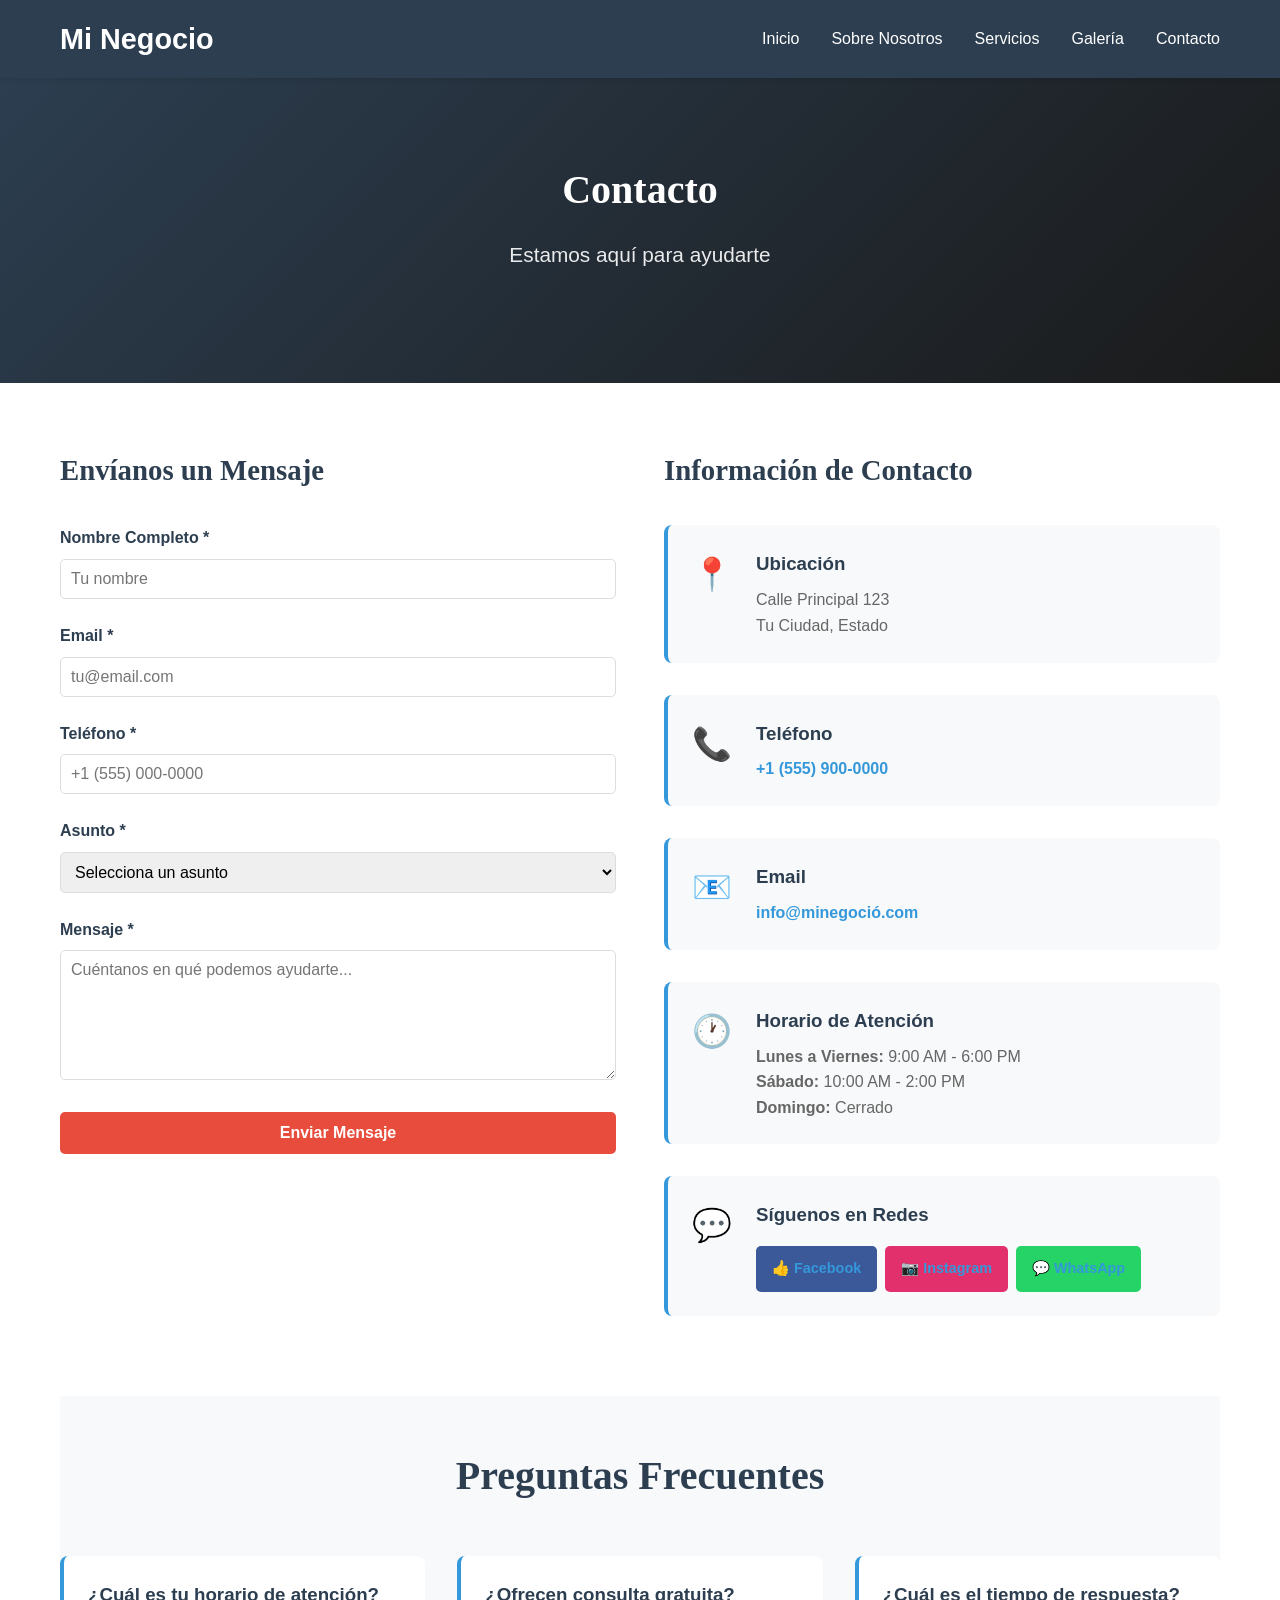
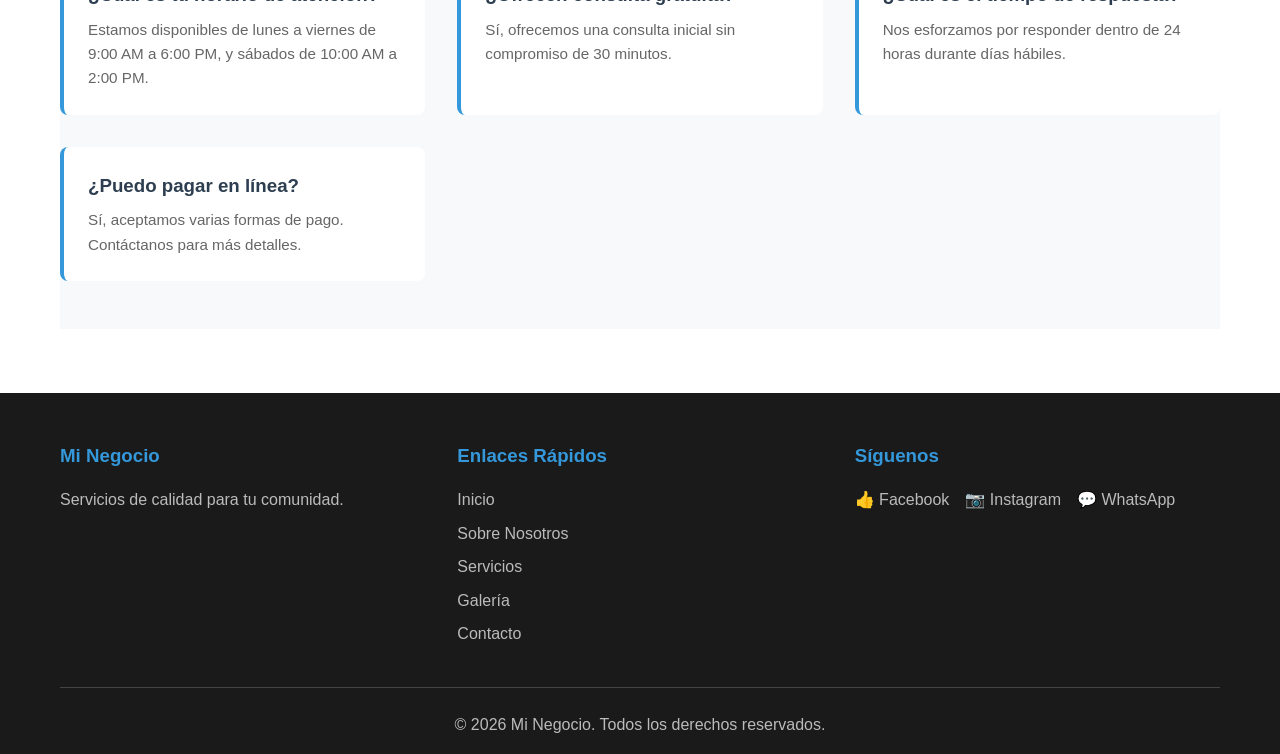
==== contacto.html @ c365727e "Subiendo solo lo que quiero en remoto" ====
<!DOCTYPE html>
<html lang="es">
<head>
    <meta charset="UTF-8">
    <meta name="viewport" content="width=device-width, initial-scale=1.0">
    <title>Contacto - Mi Negocio</title>
    <link rel="stylesheet" href="style.css">
</head>
<body>
    <!-- HEADER/NAVEGACIÓN -->
    <header class="header">
        <nav class="navbar">
            <div class="navbar-container">
                <div class="logo">
                    <h1><a href="index.html">Mi Negocio</a></h1>
                </div>
                <ul class="nav-menu">
                    <li><a href="index.html">Inicio</a></li>
                    <li><a href="sobre-nosotros.html">Sobre Nosotros</a></li>
                    <li><a href="servicios.html">Servicios</a></li>
                    <li><a href="galeria.html">Galería</a></li>
                    <li><a href="contacto.html">Contacto</a></li>
                </ul>
                <div class="hamburger">
                    <span></span>
                    <span></span>
                    <span></span>
                </div>
            </div>
        </nav>
    </header>

    <!-- HERO SECTION -->
    <section class="hero-secondary">
        <div class="hero-content">
            <h1>Contacto</h1>
            <p>Estamos aquí para ayudarte</p>
        </div>
    </section>

    <!-- SECCIÓN CONTACTO -->
    <section class="contacto-section">
        <div class="container">
            <div class="contacto-grid">
                <!-- FORMULARIO -->
                <div class="contacto-form-wrapper">
                    <h2>Envíanos un Mensaje</h2>
                    <form class="contacto-form" id="formularioContacto">
                        <div class="form-group">
                            <label for="nombre">Nombre Completo *</label>
                            <input type="text" id="nombre" name="nombre" placeholder="Tu nombre" required>
                        </div>

                        <div class="form-group">
                            <label for="email">Email *</label>
                            <input type="email" id="email" name="email" placeholder="tu@email.com" required>
                        </div>

                        <div class="form-group">
                            <label for="telefono">Teléfono *</label>
                            <input type="tel" id="telefono" name="telefono" placeholder="+1 (555) 000-0000" required>
                        </div>

                        <div class="form-group">
                            <label for="asunto">Asunto *</label>
                            <select id="asunto" name="asunto" required>
                                <option value="">Selecciona un asunto</option>
                                <option value="consulta">Consulta General</option>
                                <option value="presupuesto">Solicitar Presupuesto</option>
                                <option value="servicio1">Servicio 1</option>
                                <option value="servicio2">Servicio 2</option>
                                <option value="otro">Otro</option>
                            </select>
                        </div>

                        <div class="form-group">
                            <label for="mensaje">Mensaje *</label>
                            <textarea id="mensaje" name="mensaje" placeholder="Cuéntanos en qué podemos ayudarte..." rows="6" required></textarea>
                        </div>

                        <button type="submit" class="btn-primary btn-block">Enviar Mensaje</button>
                    </form>
                </div>

                <!-- INFORMACIÓN DE CONTACTO -->
                <div class="contacto-info-wrapper">
                    <h2>Información de Contacto</h2>
                    
                    <div class="info-box">
                        <div class="info-icon">📍</div>
                        <div class="info-content">
                            <h3>Ubicación</h3>
                            <p>Calle Principal 123<br>Tu Ciudad, Estado</p>
                        </div>
                    </div>

                    <div class="info-box">
                        <div class="info-icon">📞</div>
                        <div class="info-content">
                            <h3>Teléfono</h3>
                            <p><a href="tel:+15559000000">+1 (555) 900-0000</a></p>
                        </div>
                    </div>

                    <div class="info-box">
                        <div class="info-icon">📧</div>
                        <div class="info-content">
                            <h3>Email</h3>
                            <p><a href="mailto:info@minegoció.com">info@minegoció.com</a></p>
                        </div>
                    </div>

                    <div class="info-box">
                        <div class="info-icon">🕐</div>
                        <div class="info-content">
                            <h3>Horario de Atención</h3>
                            <p><strong>Lunes a Viernes:</strong> 9:00 AM - 6:00 PM<br>
                               <strong>Sábado:</strong> 10:00 AM - 2:00 PM<br>
                               <strong>Domingo:</strong> Cerrado</p>
                        </div>
                    </div>

                    <div class="info-box">
                        <div class="info-icon">💬</div>
                        <div class="info-content">
                            <h3>Síguenos en Redes</h3>
                            <div class="social-buttons">
                                <a href="https://facebook.com" class="social-btn facebook">👍 Facebook</a>
                                <a href="https://instagram.com" class="social-btn instagram">📷 Instagram</a>
                                <a href="https://wa.me/15559000000" class="social-btn whatsapp">💬 WhatsApp</a>
                            </div>
                        </div>
                    </div>
                </div>
            </div>

            <!-- PREGUNTAS FRECUENTES -->
            <section class="faq-section">
                <h2>Preguntas Frecuentes</h2>
                <div class="faq-grid">
                    <div class="faq-item">
                        <h3>¿Cuál es tu horario de atención?</h3>
                        <p>Estamos disponibles de lunes a viernes de 9:00 AM a 6:00 PM, y sábados de 10:00 AM a 2:00 PM.</p>
                    </div>
                    <div class="faq-item">
                        <h3>¿Ofrecen consulta gratuita?</h3>
                        <p>Sí, ofrecemos una consulta inicial sin compromiso de 30 minutos.</p>
                    </div>
                    <div class="faq-item">
                        <h3>¿Cuál es el tiempo de respuesta?</h3>
                        <p>Nos esforzamos por responder dentro de 24 horas durante días hábiles.</p>
                    </div>
                    <div class="faq-item">
                        <h3>¿Puedo pagar en línea?</h3>
                        <p>Sí, aceptamos varias formas de pago. Contáctanos para más detalles.</p>
                    </div>
                </div>
            </section>
        </div>
    </section>

    <!-- FOOTER -->
    <footer class="footer">
        <div class="container">
            <div class="footer-content">
                <div class="footer-section">
                    <h3>Mi Negocio</h3>
                    <p>Servicios de calidad para tu comunidad.</p>
                </div>
                <div class="footer-section">
                    <h3>Enlaces Rápidos</h3>
                    <ul>
                        <li><a href="index.html">Inicio</a></li>
                        <li><a href="sobre-nosotros.html">Sobre Nosotros</a></li>
                        <li><a href="servicios.html">Servicios</a></li>
                        <li><a href="galeria.html">Galería</a></li>
                        <li><a href="contacto.html">Contacto</a></li>
                    </ul>
                </div>
                <div class="footer-section">
                    <h3>Síguenos</h3>
                    <div class="social-links">
                        <a href="https://facebook.com" class="social-link">👍 Facebook</a>
                        <a href="https://instagram.com" class="social-link">📷 Instagram</a>
                        <a href="https://wa.me/" class="social-link">💬 WhatsApp</a>
                    </div>
                </div>
            </div>
            <div class="footer-bottom">
                <p>&copy; 2026 Mi Negocio. Todos los derechos reservados.</p>
            </div>
        </div>
    </footer>

    <script src="script.js"></script>
</body>
</html>
---- style.css ----
:root {
    /* VARIABLES GLOBALES - EDITAR COLORES */
    --color-primary: #2c3e50;
    --color-secondary: #3498db;
    --color-accent: #e74c3c;
    --color-light: #ecf0f1;
    --color-dark: #1a1a1a;
    --color-text: #333;
    --color-success: #27ae60;
    --color-border: #ddd;
    
    /* Fuentes */
    --font-title: 'Georgia', 'Garamond', serif;
    --font-body: 'Segoe UI', Tahoma, Geneva, Verdana, sans-serif;
}

* {
    margin: 0;
    padding: 0;
    box-sizing: border-box;
}

html {
    scroll-behavior: smooth;
}

body {
    font-family: var(--font-body);
    color: var(--color-text);
    line-height: 1.6;
    overflow-x: hidden;
}

a {
    text-decoration: none;
    color: inherit;
    transition: all 0.3s ease;
}

/* ============ HEADER Y NAVEGACIÓN ============ */
.header {
    background: var(--color-primary);
    color: white;
    position: sticky;
    top: 0;
    z-index: 100;
    box-shadow: 0 2px 5px rgba(0,0,0,0.1);
}

.navbar {
    padding: 1rem 0;
}

.navbar-container {
    max-width: 1200px;
    margin: 0 auto;
    padding: 0 20px;
    display: flex;
    justify-content: space-between;
    align-items: center;
}

.logo h1 {
    font-size: 1.8rem;
    font-weight: bold;
}

.logo h1 a {
    color: white;
    transition: color 0.3s;
}

.logo h1 a:hover {
    color: var(--color-secondary);
}

.nav-menu {
    display: flex;
    list-style: none;
    gap: 2rem;
}

.nav-menu a {
    color: white;
    font-weight: 500;
    position: relative;
    padding-bottom: 5px;
}

.nav-menu a:hover {
    color: var(--color-secondary);
}

.nav-menu a::after {
    content: '';
    position: absolute;
    bottom: 0;
    left: 0;
    width: 0;
    height: 2px;
    background: var(--color-secondary);
    transition: width 0.3s ease;
}

.nav-menu a:hover::after {
    width: 100%;
}

.hamburger {
    display: none;
    flex-direction: column;
    cursor: pointer;
    gap: 5px;
}

.hamburger span {
    width: 25px;
    height: 3px;
    background: white;
    border-radius: 3px;
    transition: all 0.3s ease;
}

.hamburger.active span:nth-child(1) {
    transform: rotate(45deg) translate(8px, 8px);
}

.hamburger.active span:nth-child(2) {
    opacity: 0;
}

.hamburger.active span:nth-child(3) {
    transform: rotate(-45deg) translate(7px, -7px);
}

/* ============ HERO SECTION ============ */
.hero {
    background: linear-gradient(135deg, var(--color-primary) 0%, var(--color-secondary) 100%);
    color: white;
    padding: 8rem 20px;
    text-align: center;
}

.hero-secondary {
    padding: 5rem 20px;
    background: linear-gradient(135deg, var(--color-primary) 0%, var(--color-dark) 100%);
    color: white;
    text-align: center;
}

.hero-content {
    max-width: 1200px;
    margin: 0 auto;
}

.hero-content h1 {
    font-size: 3.5rem;
    margin-bottom: 1rem;
    font-family: var(--font-title);
}

.hero-secondary .hero-content h1 {
    font-size: 2.5rem;
}

.hero-content p {
    font-size: 1.3rem;
    margin-bottom: 2rem;
    opacity: 0.9;
}

/* ============ BOTONES ============ */
.btn-primary {
    background: var(--color-accent);
    color: white;
    padding: 12px 30px;
    border: none;
    border-radius: 5px;
    font-size: 1rem;
    font-weight: bold;
    cursor: pointer;
    transition: all 0.3s ease;
    display: inline-block;
}

.btn-primary:hover {
    background: #c0392b;
    transform: translateY(-2px);
    box-shadow: 0 5px 15px rgba(231, 76, 60, 0.3);
}

.btn-secondary {
    background: var(--color-secondary);
    color: white;
    padding: 12px 30px;
    border: none;
    border-radius: 5px;
    font-size: 1rem;
    font-weight: bold;
    cursor: pointer;
    transition: all 0.3s ease;
    display: inline-block;
}

.btn-secondary:hover {
    background: #2980b9;
    transform: translateY(-2px);
}

.btn-block {
    width: 100%;
}

/* ============ CONTENEDOR ============ */
.container {
    max-width: 1200px;
    margin: 0 auto;
    padding: 0 20px;
}

/* ============ SECCIONES GENERALES ============ */
section {
    padding: 4rem 20px;
}

section h2 {
    font-size: 2.5rem;
    text-align: center;
    margin-bottom: 3rem;
    color: var(--color-primary);
    font-family: var(--font-title);
}

.presentacion {
    background: white;
    text-align: center;
}

.presentacion p {
    font-size: 1.1rem;
    max-width: 800px;
    margin: 0 auto 2rem;
    color: #555;
}

.estadisticas {
    background: #f8f9fa;
}

.stat-cards {
    display: grid;
    grid-template-columns: repeat(auto-fit, minmax(200px, 1fr));
    gap: 2rem;
    margin-top: 2rem;
}

.stat-card {
    background: white;
    padding: 2rem;
    border-radius: 8px;
    text-align: center;
    box-shadow: 0 4px 6px rgba(0,0,0,0.1);
    transition: transform 0.3s;
}

.stat-card:hover {
    transform: translateY(-5px);
}

.stat-number {
    font-size: 2.5rem;
    font-weight: bold;
    color: var(--color-secondary);
    margin-bottom: 0.5rem;
}

.stat-label {
    color: #666;
    font-weight: 500;
}

/* ============ SERVICIOS PREVIEW ============ */
.servicios-preview {
    background: white;
}

.servicios-grid {
    display: grid;
    grid-template-columns: repeat(auto-fit, minmax(250px, 1fr));
    gap: 2rem;
    margin-bottom: 2rem;
}

/* ============ SERVICIOS COMPLETO ============ */
.servicios-completo {
    background: white;
}

.servicio-detalle {
    text-align: center;
    padding: 3rem 2rem;
    margin-bottom: 2rem;
}

.servicio-icon-grande {
    font-size: 4rem;
    margin-bottom: 1rem;
}

.servicio-detalle h2 {
    margin-bottom: 1.5rem;
}

.servicio-detalle p {
    max-width: 800px;
    margin: 0 auto 2rem;
    font-size: 1rem;
    color: #555;
}

.servicio-caracteristicas {
    background: #f8f9fa;
    padding: 2rem;
    border-radius: 8px;
    margin: 2rem auto;
    max-width: 600px;
    text-align: left;
}

.servicio-caracteristicas ul {
    list-style: none;
    display: grid;
    grid-template-columns: 1fr 1fr;
    gap: 1rem;
}

.servicio-caracteristicas li {
    padding: 0.5rem 0;
}

.separator {
    height: 2px;
    background: linear-gradient(90deg, transparent, #ddd, transparent);
    margin: 3rem 0;
}

/* ============ PROCESO STEPS ============ */
.proceso-section {
    margin: 4rem 0;
}

.proceso-steps {
    display: grid;
    grid-template-columns: repeat(auto-fit, minmax(220px, 1fr));
    gap: 2rem;
    margin-top: 2rem;
}

.step {
    text-align: center;
    padding: 2rem;
    background: #f8f9fa;
    border-radius: 8px;
}

.step-number {
    width: 50px;
    height: 50px;
    background: var(--color-secondary);
    color: white;
    border-radius: 50%;
    display: flex;
    align-items: center;
    justify-content: center;
    font-size: 1.5rem;
    font-weight: bold;
    margin: 0 auto 1rem;
}

.step h3 {
    margin-bottom: 0.5rem;
}

/* ============ TARJETAS DE SERVICIOS ============ */
.servicio-card {
    background: white;
    border-radius: 8px;
    padding: 2rem;
    text-align: center;
    box-shadow: 0 4px 6px rgba(0,0,0,0.1);
    transition: all 0.3s ease;
    border-top: 4px solid var(--color-secondary);
}

.servicio-card:hover {
    transform: translateY(-5px);
    box-shadow: 0 8px 15px rgba(0,0,0,0.2);
}

.servicio-icon {
    font-size: 2.5rem;
    margin-bottom: 1rem;
}

.servicio-card h3 {
    margin-bottom: 0.5rem;
    color: var(--color-primary);
}

.servicio-card p {
    color: #666;
    margin-bottom: 1.5rem;
}

.card-link {
    color: var(--color-secondary);
    font-weight: bold;
    transition: color 0.3s;
}

.card-link:hover {
    color: var(--color-accent);
}

/* ============ GALERÍA ============ */
.galeria-full {
    background: white;
}

.galeria-grid-completa {
    display: grid;
    grid-template-columns: repeat(auto-fit, minmax(300px, 1fr));
    gap: 2rem;
    margin-bottom: 3rem;
}

.galeria-item-completa {
    border-radius: 8px;
    overflow: hidden;
    box-shadow: 0 4px 6px rgba(0,0,0,0.1);
    transition: transform 0.3s;
}

.galeria-item-completa:hover {
    transform: scale(1.05);
}

.galeria-image-large {
    width: 100%;
    height: 250px;
    background-size: cover;
    background-position: center;
}

.galeria-info {
    padding: 1.5rem;
    background: white;
}

.galeria-info h3 {
    margin-bottom: 0.5rem;
    color: var(--color-primary);
}

.galeria-info p {
    color: #666;
    margin-bottom: 1rem;
    font-size: 0.95rem;
}

.project-tags {
    display: flex;
    gap: 0.5rem;
    flex-wrap: wrap;
}

.tag {
    background: #e8f4f8;
    color: var(--color-secondary);
    padding: 0.3rem 0.8rem;
    border-radius: 20px;
    font-size: 0.85rem;
}

/* ============ PROYECTO STATS ============ */
.proyecto-stats {
    background: #f8f9fa;
    padding: 3rem 0;
    margin-top: 3rem;
}

.stats-grid {
    display: grid;
    grid-template-columns: repeat(auto-fit, minmax(200px, 1fr));
    gap: 2rem;
}

.stat-item {
    text-align: center;
}

.stat-number-large {
    font-size: 2.5rem;
    font-weight: bold;
    color: var(--color-secondary);
    margin-bottom: 0.5rem;
}

/* ============ TESTIMONIOS ============ */
.testimonios {
    background: white;
}

.testimonios-grid {
    display: grid;
    grid-template-columns: repeat(auto-fit, minmax(250px, 1fr));
    gap: 2rem;
}

.testimonial-card {
    background: #f8f9fa;
    padding: 2rem;
    border-radius: 8px;
    border-left: 4px solid var(--color-secondary);
}

.stars {
    font-size: 1.2rem;
    margin-bottom: 1rem;
}

.testimonial-card p {
    color: #555;
    margin-bottom: 1rem;
    font-style: italic;
}

.testimonial-card strong {
    color: var(--color-primary);
}

/* ============ CTA (CALL TO ACTION) ============ */
.cta {
    background: linear-gradient(135deg, var(--color-primary) 0%, var(--color-secondary) 100%);
    color: white;
    text-align: center;
    padding: 4rem 20px;
}

.cta h2 {
    color: white;
    margin-bottom: 1rem;
}

.cta p {
    font-size: 1.2rem;
    margin-bottom: 2rem;
}

/* ============ FORMULARIO DE CONTACTO ============ */
.contacto-section {
    background: white;
}

.contacto-grid {
    display: grid;
    grid-template-columns: 1fr 1fr;
    gap: 3rem;
    margin-bottom: 3rem;
}

.contacto-form-wrapper h2,
.contacto-info-wrapper h2 {
    margin-bottom: 2rem;
    text-align: left;
    font-size: 1.8rem;
}

.form-group {
    margin-bottom: 1.5rem;
}

.form-group label {
    display: block;
    margin-bottom: 0.5rem;
    font-weight: bold;
    color: var(--color-primary);
}

.form-group input,
.form-group select,
.form-group textarea {
    width: 100%;
    padding: 10px;
    border: 1px solid var(--color-border);
    border-radius: 5px;
    font-family: var(--font-body);
    font-size: 1rem;
    transition: border-color 0.3s;
}

.form-group input:focus,
.form-group select:focus,
.form-group textarea:focus {
    outline: none;
    border-color: var(--color-secondary);
    box-shadow: 0 0 5px rgba(52, 152, 219, 0.3);
}

/* ============ INFORMACIÓN DE CONTACTO ============ */
.info-box {
    display: flex;
    gap: 1.5rem;
    margin-bottom: 2rem;
    padding: 1.5rem;
    background: #f8f9fa;
    border-radius: 8px;
    border-left: 4px solid var(--color-secondary);
}

.info-icon {
    font-size: 2rem;
}

.info-content h3 {
    margin-bottom: 0.5rem;
    color: var(--color-primary);
}

.info-content p {
    color: #666;
}

.info-content a {
    color: var(--color-secondary);
    font-weight: bold;
}

.info-content a:hover {
    color: var(--color-accent);
}

.social-buttons {
    display: flex;
    gap: 0.5rem;
    margin-top: 1rem;
    flex-wrap: wrap;
}

.social-btn {
    display: inline-block;
    padding: 0.7rem 1rem;
    border-radius: 5px;
    font-size: 0.9rem;
    font-weight: bold;
    transition: all 0.3s;
    color: white;
    border: none;
    cursor: pointer;
}

.social-btn.facebook {
    background: #3b5998;
}

.social-btn.facebook:hover {
    background: #2d4373;
}

.social-btn.instagram {
    background: #e1306c;
}

.social-btn.instagram:hover {
    background: #c13584;
}

.social-btn.whatsapp {
    background: #25d366;
}

.social-btn.whatsapp:hover {
    background: #1eac3c;
}

/* ============ FAQ ============ */
.faq-section {
    background: #f8f9fa;
    padding: 3rem 0;
    margin-top: 3rem;
}

.faq-grid {
    display: grid;
    grid-template-columns: repeat(auto-fit, minmax(280px, 1fr));
    gap: 2rem;
}

.faq-item {
    background: white;
    padding: 1.5rem;
    border-radius: 8px;
    border-left: 4px solid var(--color-secondary);
}

.faq-item h3 {
    margin-bottom: 0.5rem;
    color: var(--color-primary);
}

.faq-item p {
    color: #666;
    font-size: 0.95rem;
}

/* ============ SOBRE NOSOTROS ============ */
.contenido {
    background: white;
}

.section-content {
    max-width: 900px;
    margin: 0 auto 3rem;
}

.section-content h2 {
    text-align: left;
    margin-bottom: 1.5rem;
}

.section-content p {
    color: #555;
    margin-bottom: 1rem;
    line-height: 1.8;
    text-align: justify;
}

.valores-grid {
    display: grid;
    grid-template-columns: repeat(auto-fit, minmax(200px, 1fr));
    gap: 2rem;
    margin-top: 2rem;
}

.valor-item {
    background: #f8f9fa;
    padding: 1.5rem;
    border-radius: 8px;
    text-align: center;
    border-top: 4px solid var(--color-secondary);
}

.valor-item h3 {
    margin-bottom: 0.5rem;
}

.team-grid {
    display: grid;
    grid-template-columns: repeat(auto-fit, minmax(200px, 1fr));
    gap: 2rem;
    margin-top: 2rem;
}

.team-member {
    background: #f8f9fa;
    padding: 2rem;
    border-radius: 8px;
    text-align: center;
}

.team-avatar {
    font-size: 3rem;
    margin-bottom: 1rem;
}

.team-member h3 {
    margin: 0.5rem 0;
}

.team-member p {
    color: var(--color-secondary);
    font-weight: bold;
}

.team-member small {
    color: #666;
}

.cta-box {
    background: linear-gradient(135deg, var(--color-primary) 0%, var(--color-secondary) 100%);
    color: white;
    padding: 3rem;
    text-align: center;
    border-radius: 8px;
    margin-top: 3rem;
}

.cta-box h2,
.cta-box p {
    color: white;
}

/* ============ NOTIFICACIONES ============ */
.notification {
    position: fixed;
    top: 100px;
    right: 20px;
    padding: 15px 20px;
    border-radius: 5px;
    z-index: 1000;
    animation: slideIn 0.3s ease;
}

.notification.success {
    background: var(--color-success);
    color: white;
}

.notification.error {
    background: var(--color-accent);
    color: white;
}

@keyframes slideIn {
    from {
        transform: translateX(400px);
        opacity: 0;
    }
    to {
        transform: translateX(0);
        opacity: 1;
    }
}

/* ============ FOOTER ============ */
.footer {
    background: var(--color-dark);
    color: white;
    padding: 3rem 20px 1rem;
}

.footer-content {
    max-width: 1200px;
    margin: 0 auto 2rem;
    display: grid;
    grid-template-columns: repeat(auto-fit, minmax(250px, 1fr));
    gap: 2rem;
}

.footer-section h3 {
    margin-bottom: 1rem;
    color: var(--color-secondary);
}

.footer-section p {
    color: #bbb;
}

.footer-section ul {
    list-style: none;
}

.footer-section ul li {
    margin-bottom: 0.5rem;
}

.footer-section a {
    color: #bbb;
    transition: color 0.3s;
}

.footer-section a:hover {
    color: var(--color-secondary);
}

.social-links {
    display: flex;
    gap: 1rem;
    flex-wrap: wrap;
}

.social-link {
    color: #bbb;
    transition: color 0.3s;
}

.social-link:hover {
    color: var(--color-secondary);
}

.footer-bottom {
    max-width: 1200px;
    margin: 0 auto;
    border-top: 1px solid #444;
    padding-top: 1.5rem;
    text-align: center;
    color: #bbb;
}

/* ============ RESPONSIVE DESIGN ============ */
@media (max-width: 1024px) {
    .nav-menu {
        gap: 1.5rem;
    }

    .hero-content h1 {
        font-size: 2.5rem;
    }

    section {
        padding: 3rem 20px;
    }

    section h2 {
        font-size: 2rem;
    }
}

@media (max-width: 768px) {
    .hamburger {
        display: flex;
    }

    .nav-menu {
        position: absolute;
        top: 70px;
        left: -100%;
        flex-direction: column;
        background: var(--color-primary);
        width: 100%;
        text-align: center;
        transition: 0.3s;
        gap: 0;
        padding: 2rem 0;
    }

    .nav-menu.active {
        left: 0;
    }

    .nav-menu li {
        padding: 1rem 0;
    }

    .nav-menu a::after {
        display: none;
    }

    .hero-content h1 {
        font-size: 2rem;
    }

    .hero-content p {
        font-size: 1rem;
    }

    .contacto-grid {
        grid-template-columns: 1fr;
        gap: 2rem;
    }

    .servicios-grid,
    .galeria-grid-completa,
    .testimonios-grid,
    .valores-grid,
    .team-grid,
    .stat-cards {
        grid-template-columns: 1fr;
    }

    .stats-grid {
        grid-template-columns: 1fr 1fr;
    }

    section h2 {
        font-size: 1.8rem;
    }

    .hero {
        padding: 5rem 20px;
    }

    .hero-secondary {
        padding: 4rem 20px;
    }
}

@media (max-width: 480px) {
    .navbar-container {
        padding: 0 15px;
    }

    .logo h1 {
        font-size: 1.3rem;
    }

    .hero-content h1 {
        font-size: 1.5rem;
    }

    .hero-content p {
        font-size: 0.95rem;
    }

    .btn-primary,
    .btn-secondary {
        padding: 10px 20px;
        font-size: 0.9rem;
    }

    section {
        padding: 2rem 15px;
    }

    section h2 {
        font-size: 1.5rem;
        margin-bottom: 2rem;
    }

    .stat-cards,
    .stats-grid {
        grid-template-columns: 1fr;
    }

    .hero {
        padding: 3rem 15px;
    }

    .servicio-caracteristicas ul {
        grid-template-columns: 1fr;
    }

    .contacto-form-wrapper h2,
    .contacto-info-wrapper h2 {
        font-size: 1.5rem;
    }

    .faq-grid {
        grid-template-columns: 1fr;
    }

    .footer-content {
        grid-template-columns: 1fr;
        gap: 1.5rem;
    }
}
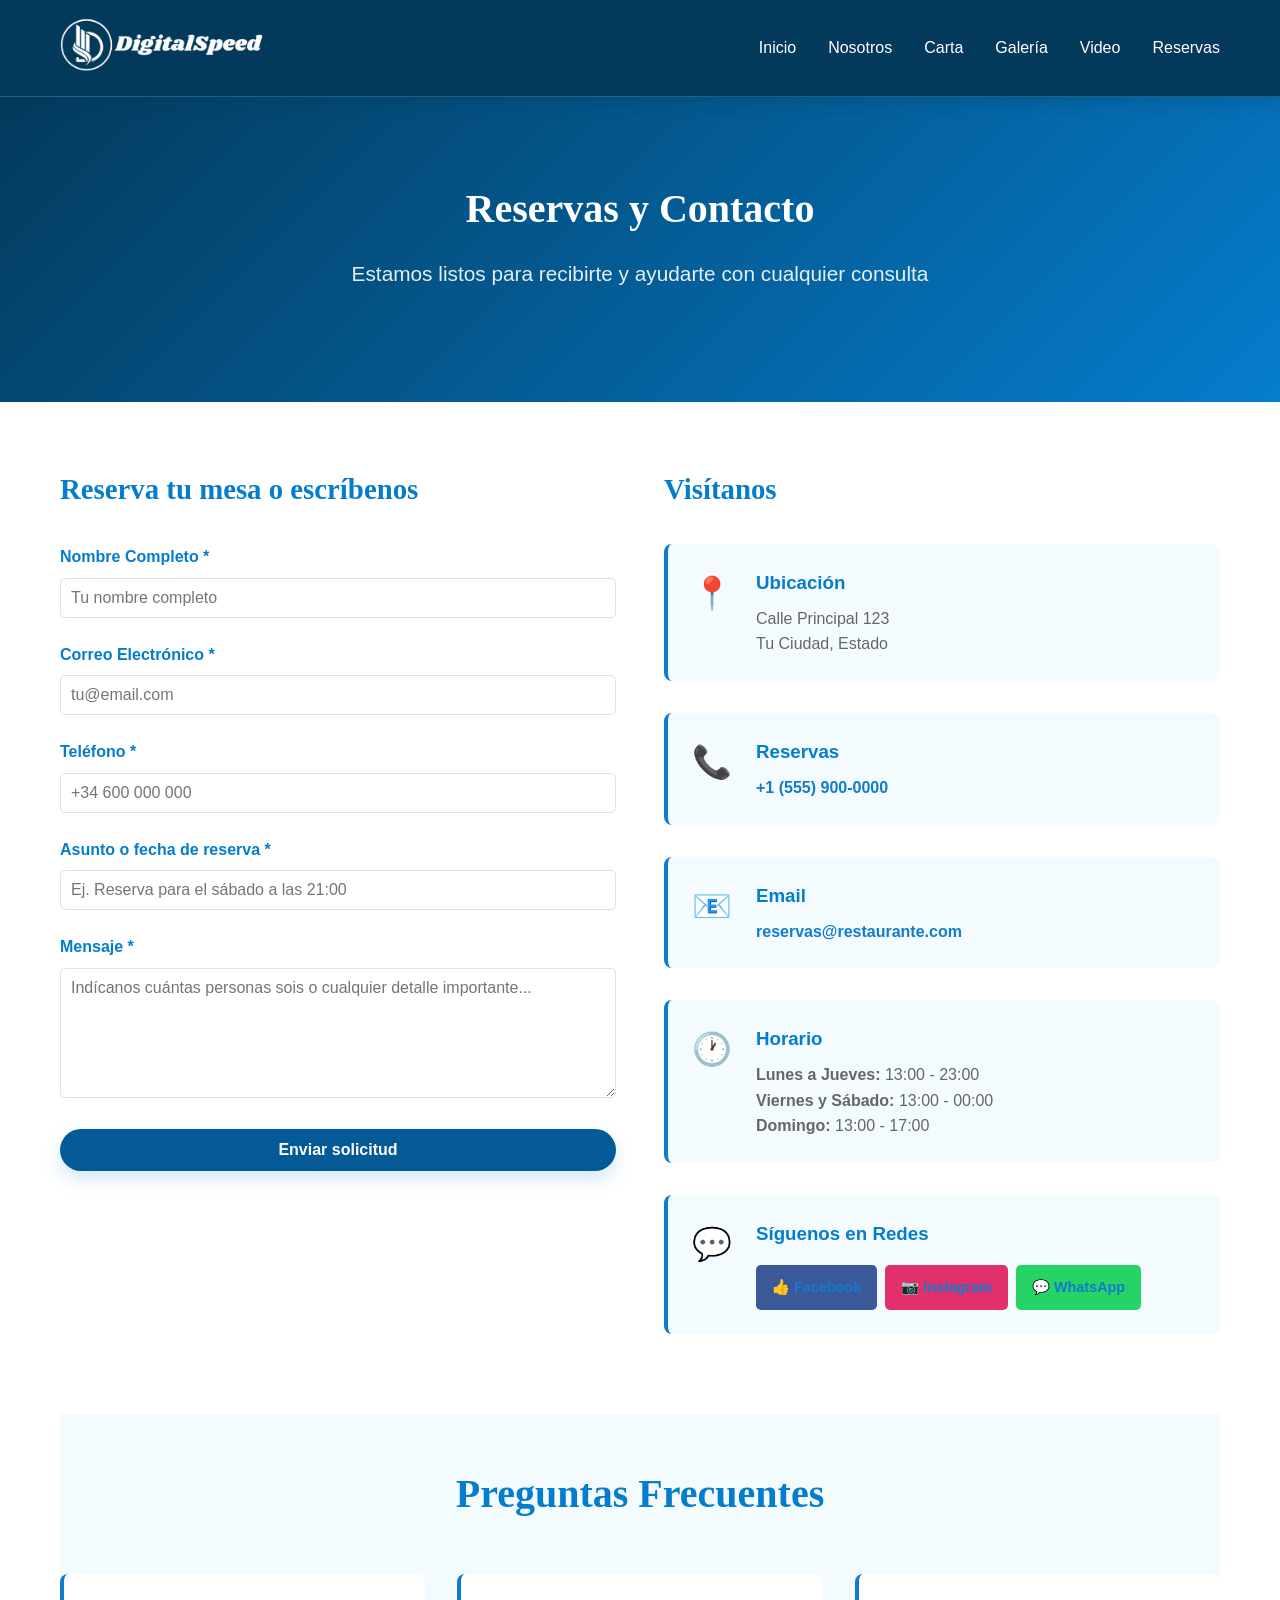
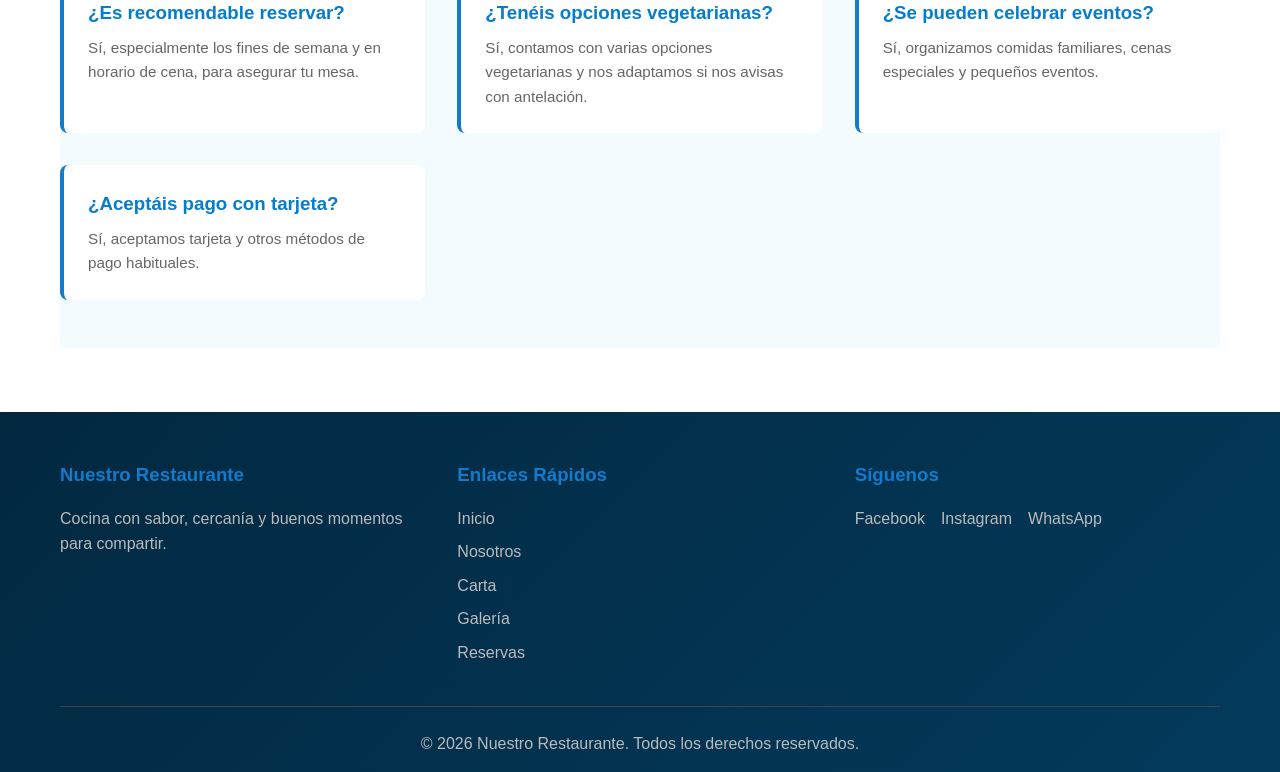
==== commit b7986c16: "king nassr" ====
--- a/contacto.html
+++ b/contacto.html
@@ -3,7 +3,8 @@
 <head>
     <meta charset="UTF-8">
     <meta name="viewport" content="width=device-width, initial-scale=1.0">
-    <title>Contacto - Mi Negocio</title>
+    <title>Reservas y Contacto - Nuestro Restaurante</title>
+    <link rel="icon" type="image/png" href="title.png">
     <link rel="stylesheet" href="style.css">
 </head>
 <body>
@@ -12,14 +13,17 @@
         <nav class="navbar">
             <div class="navbar-container">
                 <div class="logo">
-                    <h1><a href="index.html">Mi Negocio</a></h1>
+                    <a href="index.html">
+                        <img src="hipervinculo.png" alt="Logo del restaurante" class="logo-img">
+                    </a>
                 </div>
                 <ul class="nav-menu">
                     <li><a href="index.html">Inicio</a></li>
-                    <li><a href="sobre-nosotros.html">Sobre Nosotros</a></li>
-                    <li><a href="servicios.html">Servicios</a></li>
+                    <li><a href="sobre-nosotros.html">Nosotros</a></li>
+                    <li><a href="servicios.html">Carta</a></li>
                     <li><a href="galeria.html">Galería</a></li>
-                    <li><a href="contacto.html">Contacto</a></li>
+                    <li><a href="video.html">Video</a></li>
+                    <li><a href="contacto.html">Reservas</a></li>
                 </ul>
                 <div class="hamburger">
                     <span></span>
@@ -33,8 +37,8 @@
     <!-- HERO SECTION -->
     <section class="hero-secondary">
         <div class="hero-content">
-            <h1>Contacto</h1>
-            <p>Estamos aquí para ayudarte</p>
+            <h1>Reservas y Contacto</h1>
+            <p>Estamos listos para recibirte y ayudarte con cualquier consulta</p>
         </div>
     </section>
 
@@ -44,47 +48,40 @@
             <div class="contacto-grid">
                 <!-- FORMULARIO -->
                 <div class="contacto-form-wrapper">
-                    <h2>Envíanos un Mensaje</h2>
-                    <form class="contacto-form" id="formularioContacto">
-                        <div class="form-group">
-                            <label for="nombre">Nombre Completo *</label>
-                            <input type="text" id="nombre" name="nombre" placeholder="Tu nombre" required>
-                        </div>
+                    <h2>Reserva tu mesa o escríbenos</h2>
+                    <form class="contacto-form" id="formularioContacto" action="https://formspree.io/f/mykbeaza" method="POST">
+    <div class="form-group">
+        <label for="nombre">Nombre Completo *</label>
+        <input type="text" id="nombre" name="nombre" placeholder="Tu nombre completo" required>
+    </div>
 
-                        <div class="form-group">
-                            <label for="email">Email *</label>
-                            <input type="email" id="email" name="email" placeholder="tu@email.com" required>
-                        </div>
+    <div class="form-group">
+        <label for="email">Correo Electrónico *</label>
+        <input type="email" id="email" name="email" placeholder="tu@email.com" required>
+    </div>
 
-                        <div class="form-group">
-                            <label for="telefono">Teléfono *</label>
-                            <input type="tel" id="telefono" name="telefono" placeholder="+1 (555) 000-0000" required>
-                        </div>
+    <div class="form-group">
+        <label for="telefono">Teléfono *</label>
+        <input type="tel" id="telefono" name="telefono" placeholder="+34 600 000 000" required>
+    </div>
 
-                        <div class="form-group">
-                            <label for="asunto">Asunto *</label>
-                            <select id="asunto" name="asunto" required>
-                                <option value="">Selecciona un asunto</option>
-                                <option value="consulta">Consulta General</option>
-                                <option value="presupuesto">Solicitar Presupuesto</option>
-                                <option value="servicio1">Servicio 1</option>
-                                <option value="servicio2">Servicio 2</option>
-                                <option value="otro">Otro</option>
-                            </select>
-                        </div>
+    <div class="form-group">
+        <label for="asunto">Asunto o fecha de reserva *</label>
+        <input type="text" id="asunto" name="asunto" placeholder="Ej. Reserva para el sábado a las 21:00" required>
+    </div>
 
-                        <div class="form-group">
-                            <label for="mensaje">Mensaje *</label>
-                            <textarea id="mensaje" name="mensaje" placeholder="Cuéntanos en qué podemos ayudarte..." rows="6" required></textarea>
-                        </div>
+    <div class="form-group">
+        <label for="mensaje">Mensaje *</label>
+        <textarea id="mensaje" name="mensaje" placeholder="Indícanos cuántas personas sois o cualquier detalle importante..." rows="6" required></textarea>
+    </div>
 
-                        <button type="submit" class="btn-primary btn-block">Enviar Mensaje</button>
-                    </form>
+    <button type="submit" class="btn-primary btn-block">Enviar solicitud</button>
+</form>
                 </div>
 
                 <!-- INFORMACIÓN DE CONTACTO -->
                 <div class="contacto-info-wrapper">
-                    <h2>Información de Contacto</h2>
+                    <h2>Visítanos</h2>
                     
                     <div class="info-box">
                         <div class="info-icon">📍</div>
@@ -97,7 +94,7 @@
                     <div class="info-box">
                         <div class="info-icon">📞</div>
                         <div class="info-content">
-                            <h3>Teléfono</h3>
+                            <h3>Reservas</h3>
                             <p><a href="tel:+15559000000">+1 (555) 900-0000</a></p>
                         </div>
                     </div>
@@ -106,17 +103,17 @@
                         <div class="info-icon">📧</div>
                         <div class="info-content">
                             <h3>Email</h3>
-                            <p><a href="mailto:info@minegoció.com">info@minegoció.com</a></p>
+                            <p><a href="mailto:reservas@restaurante.com">reservas@restaurante.com</a></p>
                         </div>
                     </div>
 
                     <div class="info-box">
                         <div class="info-icon">🕐</div>
                         <div class="info-content">
-                            <h3>Horario de Atención</h3>
-                            <p><strong>Lunes a Viernes:</strong> 9:00 AM - 6:00 PM<br>
-                               <strong>Sábado:</strong> 10:00 AM - 2:00 PM<br>
-                               <strong>Domingo:</strong> Cerrado</p>
+                            <h3>Horario</h3>
+                            <p><strong>Lunes a Jueves:</strong> 13:00 - 23:00<br>
+                               <strong>Viernes y Sábado:</strong> 13:00 - 00:00<br>
+                               <strong>Domingo:</strong> 13:00 - 17:00</p>
                         </div>
                     </div>
 
@@ -139,20 +136,20 @@
                 <h2>Preguntas Frecuentes</h2>
                 <div class="faq-grid">
                     <div class="faq-item">
-                        <h3>¿Cuál es tu horario de atención?</h3>
-                        <p>Estamos disponibles de lunes a viernes de 9:00 AM a 6:00 PM, y sábados de 10:00 AM a 2:00 PM.</p>
+                        <h3>¿Es recomendable reservar?</h3>
+                        <p>Sí, especialmente los fines de semana y en horario de cena, para asegurar tu mesa.</p>
                     </div>
                     <div class="faq-item">
-                        <h3>¿Ofrecen consulta gratuita?</h3>
-                        <p>Sí, ofrecemos una consulta inicial sin compromiso de 30 minutos.</p>
+                        <h3>¿Tenéis opciones vegetarianas?</h3>
+                        <p>Sí, contamos con varias opciones vegetarianas y nos adaptamos si nos avisas con antelación.</p>
                     </div>
                     <div class="faq-item">
-                        <h3>¿Cuál es el tiempo de respuesta?</h3>
-                        <p>Nos esforzamos por responder dentro de 24 horas durante días hábiles.</p>
+                        <h3>¿Se pueden celebrar eventos?</h3>
+                        <p>Sí, organizamos comidas familiares, cenas especiales y pequeños eventos.</p>
                     </div>
                     <div class="faq-item">
-                        <h3>¿Puedo pagar en línea?</h3>
-                        <p>Sí, aceptamos varias formas de pago. Contáctanos para más detalles.</p>
+                        <h3>¿Aceptáis pago con tarjeta?</h3>
+                        <p>Sí, aceptamos tarjeta y otros métodos de pago habituales.</p>
                     </div>
                 </div>
             </section>
@@ -164,30 +161,30 @@
         <div class="container">
             <div class="footer-content">
                 <div class="footer-section">
-                    <h3>Mi Negocio</h3>
-                    <p>Servicios de calidad para tu comunidad.</p>
+                    <h3>Nuestro Restaurante</h3>
+                    <p>Cocina con sabor, cercanía y buenos momentos para compartir.</p>
                 </div>
                 <div class="footer-section">
                     <h3>Enlaces Rápidos</h3>
                     <ul>
                         <li><a href="index.html">Inicio</a></li>
-                        <li><a href="sobre-nosotros.html">Sobre Nosotros</a></li>
-                        <li><a href="servicios.html">Servicios</a></li>
+                        <li><a href="sobre-nosotros.html">Nosotros</a></li>
+                        <li><a href="servicios.html">Carta</a></li>
                         <li><a href="galeria.html">Galería</a></li>
-                        <li><a href="contacto.html">Contacto</a></li>
+                        <li><a href="contacto.html">Reservas</a></li>
                     </ul>
                 </div>
                 <div class="footer-section">
                     <h3>Síguenos</h3>
                     <div class="social-links">
-                        <a href="https://facebook.com" class="social-link">👍 Facebook</a>
-                        <a href="https://instagram.com" class="social-link">📷 Instagram</a>
-                        <a href="https://wa.me/" class="social-link">💬 WhatsApp</a>
+                        <a href="https://facebook.com" class="social-link">Facebook</a>
+                        <a href="https://instagram.com" class="social-link">Instagram</a>
+                        <a href="https://wa.me/" class="social-link">WhatsApp</a>
                     </div>
                 </div>
             </div>
             <div class="footer-bottom">
-                <p>&copy; 2026 Mi Negocio. Todos los derechos reservados.</p>
+                <p>&copy; 2026 Nuestro Restaurante. Todos los derechos reservados.</p>
             </div>
         </div>
     </footer>
--- a/style.css
+++ b/style.css
@@ -1,13 +1,15 @@
 :root {
     /* VARIABLES GLOBALES - EDITAR COLORES */
-    --color-primary: #2c3e50;
-    --color-secondary: #3498db;
-    --color-accent: #e74c3c;
-    --color-light: #ecf0f1;
-    --color-dark: #1a1a1a;
-    --color-text: #333;
+    --color-primary: #057dcd;
+    --color-secondary: #127bcb;
+    --color-accent: #045a97;
+    --color-light: #f3fbff;
+    --color-soft: #a5e2ff;
+    --color-dark: #033a5c;
+    --color-text: #1f3442;
     --color-success: #27ae60;
-    --color-border: #ddd;
+    --color-danger: #d9534f;
+    --color-border: #cfe6f6;
     
     /* Fuentes */
     --font-title: 'Georgia', 'Garamond', serif;
@@ -29,6 +31,7 @@
     color: var(--color-text);
     line-height: 1.6;
     overflow-x: hidden;
+    background: #f9fdff;
 }
 
 a {
@@ -39,12 +42,13 @@
 
 /* ============ HEADER Y NAVEGACIÓN ============ */
 .header {
-    background: var(--color-primary);
+    background: #033a5c;
     color: white;
     position: sticky;
     top: 0;
     z-index: 100;
-    box-shadow: 0 2px 5px rgba(0,0,0,0.1);
+    border-bottom: 1px solid rgba(165, 226, 255, 0.22);
+    box-shadow: 0 4px 14px rgba(3, 58, 92, 0.28);
 }
 
 .navbar {
@@ -60,18 +64,19 @@
     align-items: center;
 }
 
-.logo h1 {
-    font-size: 1.8rem;
-    font-weight: bold;
-}
-
-.logo h1 a {
-    color: white;
-    transition: color 0.3s;
-}
-
-.logo h1 a:hover {
-    color: var(--color-secondary);
+.logo a {
+    display: inline-block;
+}
+
+.logo-img {
+    height: 56px;
+    width: auto;
+    display: block;
+    object-fit: contain;
+}
+
+.logo a:hover .logo-img {
+    opacity: 0.9;
 }
 
 .nav-menu {
@@ -135,15 +140,21 @@
 
 /* ============ HERO SECTION ============ */
 .hero {
-    background: linear-gradient(135deg, var(--color-primary) 0%, var(--color-secondary) 100%);
+    background:
+        linear-gradient(rgba(3, 58, 92, 0.55), rgba(5, 125, 205, 0.55)),
+        url("foto web.jpg") center center / cover no-repeat;
     color: white;
     padding: 8rem 20px;
     text-align: center;
+    min-height: 70vh;
+    display: flex;
+    align-items: center;
+    justify-content: center;
 }
 
 .hero-secondary {
     padding: 5rem 20px;
-    background: linear-gradient(135deg, var(--color-primary) 0%, var(--color-dark) 100%);
+    background: linear-gradient(135deg, var(--color-dark) 0%, var(--color-primary) 100%);
     color: white;
     text-align: center;
 }
@@ -175,18 +186,19 @@
     color: white;
     padding: 12px 30px;
     border: none;
-    border-radius: 5px;
+    border-radius: 999px;
     font-size: 1rem;
     font-weight: bold;
     cursor: pointer;
     transition: all 0.3s ease;
     display: inline-block;
+    box-shadow: 0 8px 18px rgba(5, 125, 205, 0.18);
 }
 
 .btn-primary:hover {
-    background: #c0392b;
+    background: #034d80;
     transform: translateY(-2px);
-    box-shadow: 0 5px 15px rgba(231, 76, 60, 0.3);
+    box-shadow: 0 8px 20px rgba(5, 125, 205, 0.28);
 }
 
 .btn-secondary {
@@ -194,17 +206,19 @@
     color: white;
     padding: 12px 30px;
     border: none;
-    border-radius: 5px;
+    border-radius: 999px;
     font-size: 1rem;
     font-weight: bold;
     cursor: pointer;
     transition: all 0.3s ease;
     display: inline-block;
+    box-shadow: 0 8px 18px rgba(18, 123, 203, 0.16);
 }
 
 .btn-secondary:hover {
-    background: #2980b9;
+    background: #0d68ad;
     transform: translateY(-2px);
+    box-shadow: 0 8px 20px rgba(18, 123, 203, 0.24);
 }
 
 .btn-block {
@@ -244,7 +258,7 @@
 }
 
 .estadisticas {
-    background: #f8f9fa;
+    background: var(--color-light);
 }
 
 .stat-cards {
@@ -319,7 +333,7 @@
 }
 
 .servicio-caracteristicas {
-    background: #f8f9fa;
+    background: var(--color-light);
     padding: 2rem;
     border-radius: 8px;
     margin: 2rem auto;
@@ -340,7 +354,7 @@
 
 .separator {
     height: 2px;
-    background: linear-gradient(90deg, transparent, #ddd, transparent);
+    background: linear-gradient(90deg, transparent, rgba(3, 58, 92, 0.42), transparent);
     margin: 3rem 0;
 }
 
@@ -359,7 +373,7 @@
 .step {
     text-align: center;
     padding: 2rem;
-    background: #f8f9fa;
+    background: var(--color-light);
     border-radius: 8px;
 }
 
@@ -475,7 +489,7 @@
 }
 
 .tag {
-    background: #e8f4f8;
+    background: #dff4ff;
     color: var(--color-secondary);
     padding: 0.3rem 0.8rem;
     border-radius: 20px;
@@ -484,7 +498,7 @@
 
 /* ============ PROYECTO STATS ============ */
 .proyecto-stats {
-    background: #f8f9fa;
+    background: var(--color-light);
     padding: 3rem 0;
     margin-top: 3rem;
 }
@@ -518,7 +532,7 @@
 }
 
 .testimonial-card {
-    background: #f8f9fa;
+    background: var(--color-light);
     padding: 2rem;
     border-radius: 8px;
     border-left: 4px solid var(--color-secondary);
@@ -604,7 +618,7 @@
 .form-group textarea:focus {
     outline: none;
     border-color: var(--color-secondary);
-    box-shadow: 0 0 5px rgba(52, 152, 219, 0.3);
+    box-shadow: 0 0 0 4px rgba(18, 123, 203, 0.15);
 }
 
 /* ============ INFORMACIÓN DE CONTACTO ============ */
@@ -613,7 +627,7 @@
     gap: 1.5rem;
     margin-bottom: 2rem;
     padding: 1.5rem;
-    background: #f8f9fa;
+    background: var(--color-light);
     border-radius: 8px;
     border-left: 4px solid var(--color-secondary);
 }
@@ -685,7 +699,7 @@
 
 /* ============ FAQ ============ */
 .faq-section {
-    background: #f8f9fa;
+    background: var(--color-light);
     padding: 3rem 0;
     margin-top: 3rem;
 }
@@ -743,7 +757,7 @@
 }
 
 .valor-item {
-    background: #f8f9fa;
+    background: var(--color-light);
     padding: 1.5rem;
     border-radius: 8px;
     text-align: center;
@@ -762,7 +776,7 @@
 }
 
 .team-member {
-    background: #f8f9fa;
+    background: var(--color-light);
     padding: 2rem;
     border-radius: 8px;
     text-align: center;
@@ -817,7 +831,7 @@
 }
 
 .notification.error {
-    background: var(--color-accent);
+    background: var(--color-danger);
     color: white;
 }
 
@@ -834,7 +848,7 @@
 
 /* ============ FOOTER ============ */
 .footer {
-    background: var(--color-dark);
+    background: linear-gradient(135deg, #022840 0%, var(--color-dark) 100%);
     color: white;
     padding: 3rem 20px 1rem;
 }
